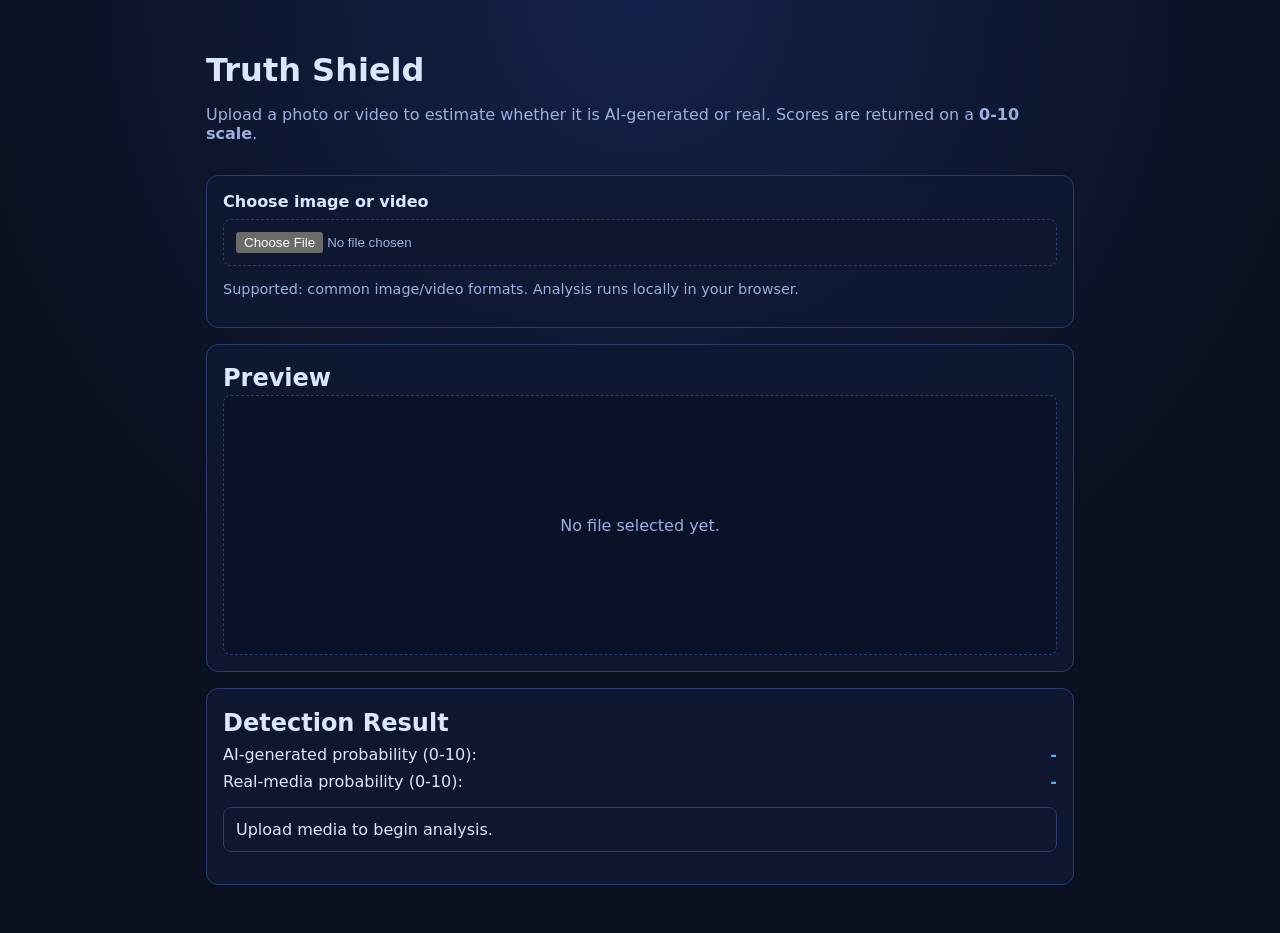
==== index.html @ 40c8a8e6 "Build Truth Shield media authenticity scoring prototype" ====
<!doctype html>
<html lang="en">
  <head>
    <meta charset="UTF-8" />
    <meta name="viewport" content="width=device-width, initial-scale=1.0" />
    <title>Truth Shield | AI vs Real Media Detector</title>
    <link rel="stylesheet" href="styles.css" />
  </head>
  <body>
    <main class="app-shell">
      <header>
        <h1>Truth Shield</h1>
        <p>
          Upload a photo or video to estimate whether it is AI-generated or real.
          Scores are returned on a <strong>0-10 scale</strong>.
        </p>
      </header>

      <section class="panel uploader-panel">
        <label for="mediaInput" class="upload-label">Choose image or video</label>
        <input id="mediaInput" type="file" accept="image/*,video/*" />
        <p class="helper-text">
          Supported: common image/video formats. Analysis runs locally in your browser.
        </p>
      </section>

      <section class="panel preview-panel">
        <h2>Preview</h2>
        <div id="previewContainer" class="preview-container">
          <p class="placeholder">No file selected yet.</p>
        </div>
      </section>

      <section class="panel result-panel">
        <h2>Detection Result</h2>
        <div class="score-row">
          <span class="score-label">AI-generated probability (0-10):</span>
          <span id="aiScore" class="score-value">-</span>
        </div>
        <div class="score-row">
          <span class="score-label">Real-media probability (0-10):</span>
          <span id="realScore" class="score-value">-</span>
        </div>
        <div id="verdict" class="verdict">Upload media to begin analysis.</div>
        <ul id="signalList" class="signal-list"></ul>
      </section>
    </main>

    <script src="app.js"></script>
  </body>
</html>
---- styles.css ----
:root {
  color-scheme: dark;
  --bg: #0b1020;
  --panel: #101a34;
  --panel-border: #2a3d70;
  --text: #dbe6ff;
  --muted: #9ab0df;
  --accent: #4cb3ff;
  --danger: #ff7a7a;
  --success: #67e8a6;
}

* {
  box-sizing: border-box;
}

body {
  margin: 0;
  font-family: Inter, system-ui, -apple-system, Segoe UI, Roboto, sans-serif;
  background: radial-gradient(circle at top, #142249 0%, var(--bg) 60%);
  color: var(--text);
}

.app-shell {
  max-width: 900px;
  margin: 2rem auto;
  padding: 1rem;
  display: grid;
  gap: 1rem;
}

h1,
h2 {
  margin: 0.2rem 0;
}

p {
  color: var(--muted);
}

.panel {
  border: 1px solid var(--panel-border);
  background: rgba(16, 26, 52, 0.8);
  backdrop-filter: blur(4px);
  border-radius: 12px;
  padding: 1rem;
}

.upload-label {
  display: inline-block;
  margin-bottom: 0.5rem;
  font-weight: 600;
}

input[type='file'] {
  width: 100%;
  padding: 0.75rem;
  border-radius: 8px;
  border: 1px dashed var(--panel-border);
  background: #0f1730;
  color: var(--muted);
}

.helper-text {
  font-size: 0.9rem;
}

.preview-container {
  min-height: 260px;
  display: grid;
  place-items: center;
  border: 1px dashed var(--panel-border);
  border-radius: 8px;
  overflow: hidden;
  background: #0a1227;
}

.preview-container img,
.preview-container video {
  max-width: 100%;
  max-height: 420px;
}

.placeholder {
  color: var(--muted);
}

.score-row {
  display: flex;
  justify-content: space-between;
  margin: 0.5rem 0;
}

.score-value {
  font-weight: 700;
  color: var(--accent);
}

.verdict {
  margin-top: 1rem;
  padding: 0.75rem;
  border-radius: 8px;
  border: 1px solid var(--panel-border);
}

.verdict.ai-likely {
  border-color: rgba(255, 122, 122, 0.5);
  color: var(--danger);
}

.verdict.real-likely {
  border-color: rgba(103, 232, 166, 0.5);
  color: var(--success);
}

.signal-list {
  margin-top: 0.75rem;
  padding-left: 1.1rem;
  color: var(--muted);
}
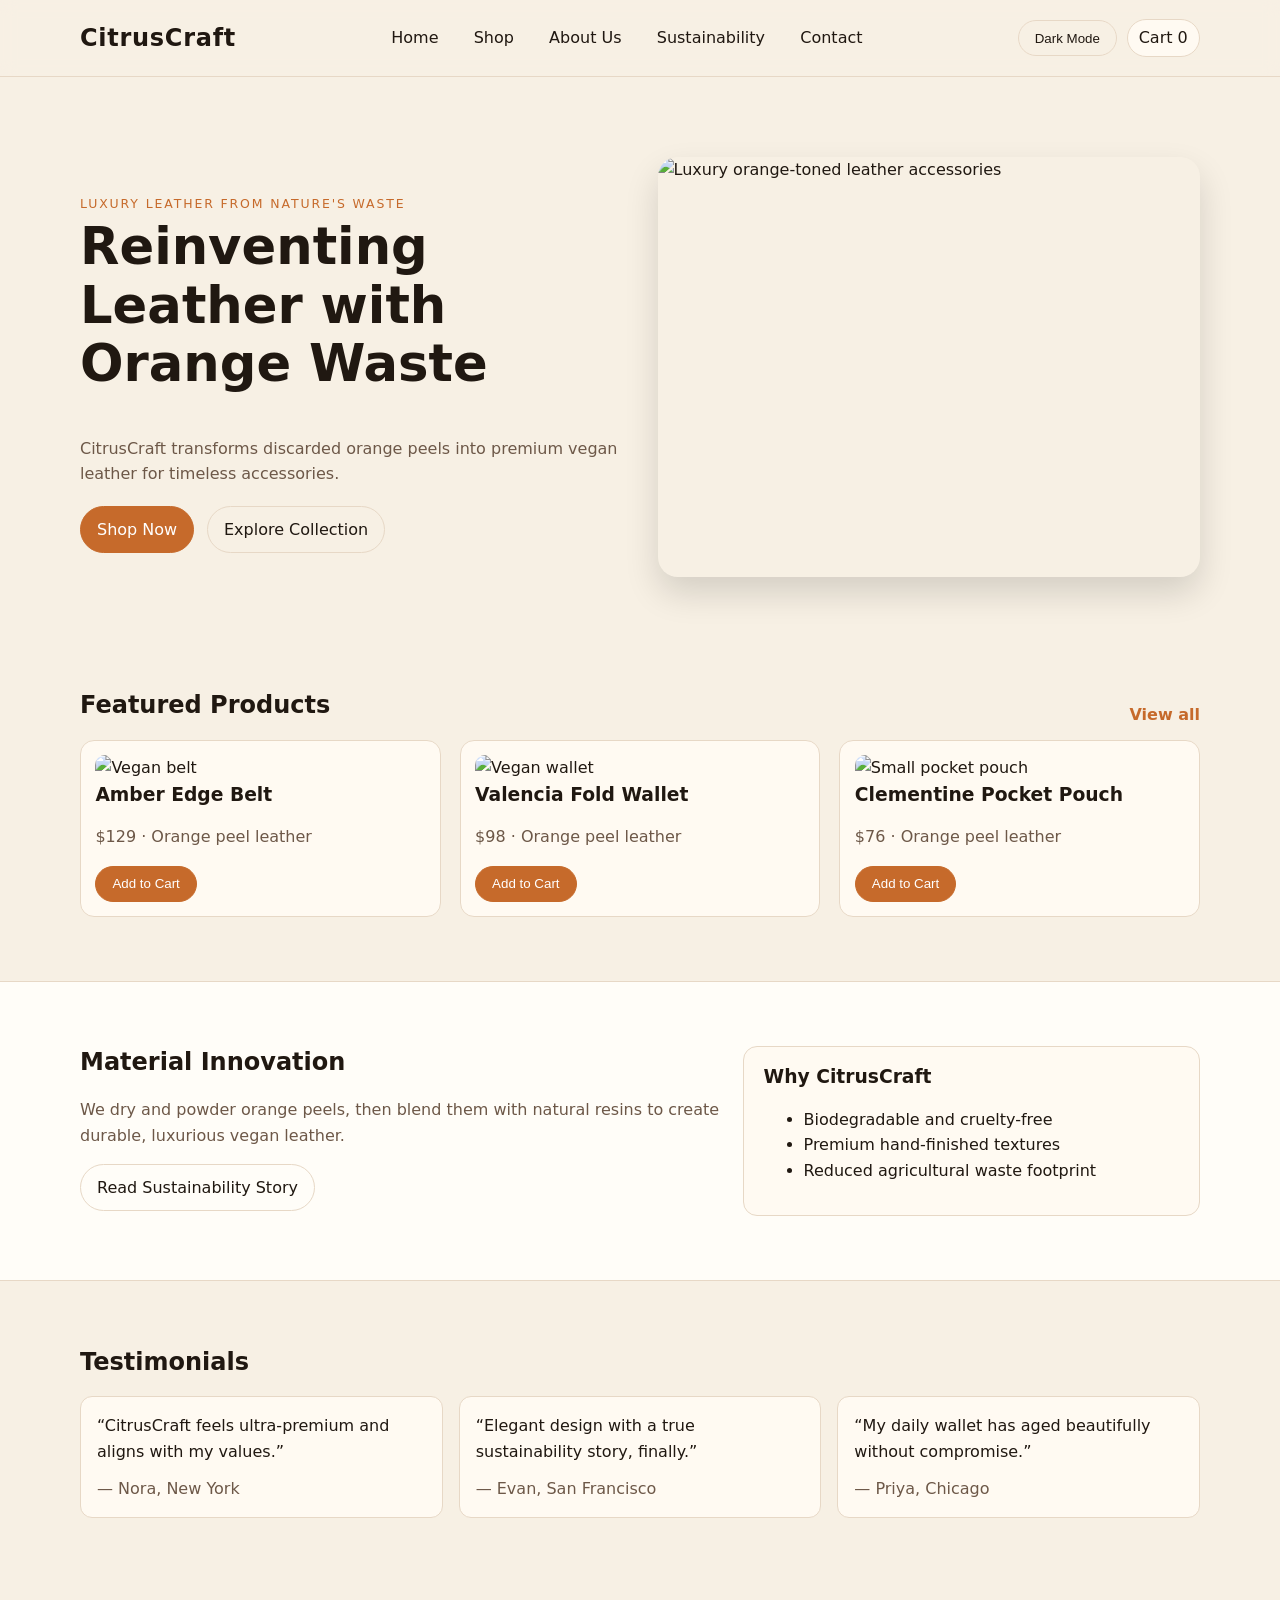
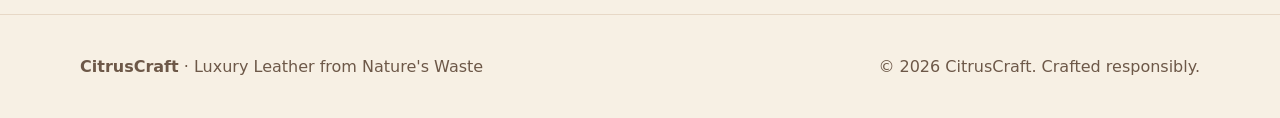
==== commit f8cdbc6f: "Add file capturing previous PR details and diff summary" ====
--- a/index.html
+++ b/index.html
@@ -1,50 +1,132 @@
 <!doctype html>
-<html lang="en">
+<html lang="en" data-theme="light">
   <head>
     <meta charset="UTF-8" />
     <meta name="viewport" content="width=device-width, initial-scale=1.0" />
-    <title>Truth Shield | AI vs Real Media Detector</title>
+    <title>CitrusCraft | Luxury Leather from Nature's Waste</title>
     <link rel="stylesheet" href="styles.css" />
   </head>
   <body>
-    <main class="app-shell">
-      <header>
-        <h1>Truth Shield</h1>
-        <p>
-          Upload a photo or video to estimate whether it is AI-generated or real.
-          Scores are returned on a <strong>0-10 scale</strong>.
-        </p>
-      </header>
+    <header class="site-header">
+      <nav class="navbar container">
+        <a class="logo" href="index.html">CitrusCraft</a>
+        <button class="nav-toggle" aria-label="Toggle menu">☰</button>
+        <ul class="nav-links">
+          <li><a href="index.html">Home</a></li>
+          <li><a href="shop.html">Shop</a></li>
+          <li><a href="about.html">About Us</a></li>
+          <li><a href="sustainability.html">Sustainability</a></li>
+          <li><a href="contact.html">Contact</a></li>
+        </ul>
+        <div class="nav-actions">
+          <button id="themeToggle" class="btn btn-ghost" type="button">Dark Mode</button>
+          <a href="shop.html#collection" class="cart-pill">Cart <span id="cartCount">0</span></a>
+        </div>
+      </nav>
+    </header>
 
-      <section class="panel uploader-panel">
-        <label for="mediaInput" class="upload-label">Choose image or video</label>
-        <input id="mediaInput" type="file" accept="image/*,video/*" />
-        <p class="helper-text">
-          Supported: common image/video formats. Analysis runs locally in your browser.
-        </p>
-      </section>
-
-      <section class="panel preview-panel">
-        <h2>Preview</h2>
-        <div id="previewContainer" class="preview-container">
-          <p class="placeholder">No file selected yet.</p>
+    <main>
+      <section class="hero">
+        <div class="container hero-grid">
+          <div>
+            <p class="eyebrow">Luxury Leather from Nature's Waste</p>
+            <h1>Reinventing Leather with Orange Waste</h1>
+            <p>
+              CitrusCraft transforms discarded orange peels into premium vegan leather for timeless
+              accessories.
+            </p>
+            <div class="hero-ctas">
+              <a href="shop.html" class="btn">Shop Now</a>
+              <a href="shop.html#collection" class="btn btn-ghost">Explore Collection</a>
+            </div>
+          </div>
+          <img
+            src="https://images.unsplash.com/photo-1594223274512-ad4803739b7c?auto=format&fit=crop&w=1200&q=80"
+            alt="Luxury orange-toned leather accessories"
+            class="hero-image"
+          />
         </div>
       </section>
 
-      <section class="panel result-panel">
-        <h2>Detection Result</h2>
-        <div class="score-row">
-          <span class="score-label">AI-generated probability (0-10):</span>
-          <span id="aiScore" class="score-value">-</span>
+      <section class="section container" id="featured">
+        <div class="section-head">
+          <h2>Featured Products</h2>
+          <a href="shop.html" class="text-link">View all</a>
         </div>
-        <div class="score-row">
-          <span class="score-label">Real-media probability (0-10):</span>
-          <span id="realScore" class="score-value">-</span>
+        <div class="product-grid">
+          <article class="product-card animate-up">
+            <img src="https://images.unsplash.com/photo-1627123424574-724758594e93?auto=format&fit=crop&w=900&q=80" alt="Vegan belt" />
+            <div>
+              <h3>Amber Edge Belt</h3>
+              <p>$129 · Orange peel leather</p>
+              <button class="btn add-to-cart" data-product="Amber Edge Belt" data-price="129">Add to Cart</button>
+            </div>
+          </article>
+          <article class="product-card animate-up">
+            <img src="https://images.unsplash.com/photo-1614179689702-355944cd0918?auto=format&fit=crop&w=900&q=80" alt="Vegan wallet" />
+            <div>
+              <h3>Valencia Fold Wallet</h3>
+              <p>$98 · Orange peel leather</p>
+              <button class="btn add-to-cart" data-product="Valencia Fold Wallet" data-price="98">Add to Cart</button>
+            </div>
+          </article>
+          <article class="product-card animate-up">
+            <img src="https://images.unsplash.com/photo-1590874103328-eac38a683ce7?auto=format&fit=crop&w=900&q=80" alt="Small pocket pouch" />
+            <div>
+              <h3>Clementine Pocket Pouch</h3>
+              <p>$76 · Orange peel leather</p>
+              <button class="btn add-to-cart" data-product="Clementine Pocket Pouch" data-price="76">Add to Cart</button>
+            </div>
+          </article>
         </div>
-        <div id="verdict" class="verdict">Upload media to begin analysis.</div>
-        <ul id="signalList" class="signal-list"></ul>
+      </section>
+
+      <section class="section alt">
+        <div class="container two-col">
+          <div>
+            <h2>Material Innovation</h2>
+            <p>
+              We dry and powder orange peels, then blend them with natural resins to create durable,
+              luxurious vegan leather.
+            </p>
+            <a class="btn btn-ghost" href="sustainability.html">Read Sustainability Story</a>
+          </div>
+          <div class="stat-card">
+            <h3>Why CitrusCraft</h3>
+            <ul>
+              <li>Biodegradable and cruelty-free</li>
+              <li>Premium hand-finished textures</li>
+              <li>Reduced agricultural waste footprint</li>
+            </ul>
+          </div>
+        </div>
+      </section>
+
+      <section class="section container">
+        <h2>Testimonials</h2>
+        <div class="testimonial-grid">
+          <blockquote>
+            “CitrusCraft feels ultra-premium and aligns with my values.”
+            <cite>— Nora, New York</cite>
+          </blockquote>
+          <blockquote>
+            “Elegant design with a true sustainability story, finally.”
+            <cite>— Evan, San Francisco</cite>
+          </blockquote>
+          <blockquote>
+            “My daily wallet has aged beautifully without compromise.”
+            <cite>— Priya, Chicago</cite>
+          </blockquote>
+        </div>
       </section>
     </main>
+
+    <footer class="site-footer">
+      <div class="container footer-grid">
+        <p><strong>CitrusCraft</strong> · Luxury Leather from Nature's Waste</p>
+        <p>© 2026 CitrusCraft. Crafted responsibly.</p>
+      </div>
+    </footer>
 
     <script src="app.js"></script>
   </body>
--- a/styles.css
+++ b/styles.css
@@ -1,120 +1,136 @@
+/* CitrusCraft design system */
 :root {
-  color-scheme: dark;
-  --bg: #0b1020;
-  --panel: #101a34;
-  --panel-border: #2a3d70;
-  --text: #dbe6ff;
-  --muted: #9ab0df;
-  --accent: #4cb3ff;
-  --danger: #ff7a7a;
-  --success: #67e8a6;
+  --bg: #f7f0e4;
+  --surface: #fffdf8;
+  --text: #201811;
+  --muted: #6d5848;
+  --primary: #c66a2b;
+  --primary-dark: #9e4f1d;
+  --border: #e7d8c6;
+  --card: #fffaf2;
 }
 
-* {
-  box-sizing: border-box;
+[data-theme='dark'] {
+  --bg: #13100e;
+  --surface: #1c1714;
+  --text: #f3ede6;
+  --muted: #c9b7a7;
+  --primary: #e0863e;
+  --primary-dark: #be672a;
+  --border: #30271f;
+  --card: #241e19;
 }
 
+* { box-sizing: border-box; }
+html { scroll-behavior: smooth; }
 body {
   margin: 0;
   font-family: Inter, system-ui, -apple-system, Segoe UI, Roboto, sans-serif;
-  background: radial-gradient(circle at top, #142249 0%, var(--bg) 60%);
+  background: var(--bg);
   color: var(--text);
+  line-height: 1.6;
 }
 
-.app-shell {
-  max-width: 900px;
-  margin: 2rem auto;
-  padding: 1rem;
-  display: grid;
-  gap: 1rem;
+.container { width: min(1120px, 92%); margin: 0 auto; }
+.section { padding: 4rem 0; }
+.lead, p { color: var(--muted); }
+
+.site-header {
+  position: sticky;
+  top: 0;
+  z-index: 20;
+  backdrop-filter: blur(8px);
+  border-bottom: 1px solid var(--border);
+  background: color-mix(in srgb, var(--bg), transparent 12%);
 }
 
-h1,
-h2 {
-  margin: 0.2rem 0;
+.navbar { display: flex; align-items: center; justify-content: space-between; gap: 1rem; min-height: 76px; }
+.logo { font-size: 1.5rem; font-weight: 800; letter-spacing: 0.03em; color: var(--text); text-decoration: none; }
+
+.nav-links { display: flex; gap: 1rem; list-style: none; padding: 0; margin: 0; }
+.nav-links a { text-decoration: none; color: var(--text); padding: 0.4rem 0.6rem; border-radius: 6px; }
+.nav-links a:hover, .nav-links a.active { background: var(--card); }
+
+.nav-actions { display: flex; align-items: center; gap: 0.6rem; }
+.nav-toggle { display: none; border: 1px solid var(--border); background: var(--surface); border-radius: 8px; padding: 0.45rem 0.6rem; }
+
+.btn {
+  display: inline-block;
+  border: 1px solid var(--primary);
+  background: var(--primary);
+  color: #fff;
+  padding: 0.6rem 1rem;
+  border-radius: 999px;
+  text-decoration: none;
+  cursor: pointer;
+  transition: transform 0.25s, background 0.25s;
+}
+.btn:hover { transform: translateY(-2px); background: var(--primary-dark); }
+.btn-ghost { background: transparent; color: var(--text); border-color: var(--border); }
+.btn-ghost:hover { background: var(--card); }
+
+.hero { padding: 5rem 0 3rem; }
+.hero-grid { display: grid; grid-template-columns: repeat(2, minmax(0, 1fr)); gap: 2.2rem; align-items: center; }
+.hero-image { width: 100%; border-radius: 20px; object-fit: cover; min-height: 420px; box-shadow: 0 16px 34px rgba(0,0,0,0.14); }
+.eyebrow { text-transform: uppercase; letter-spacing: 0.15em; font-size: 0.78rem; color: var(--primary); margin-bottom: 0.2rem; }
+h1, h2, h3 { line-height: 1.15; margin-top: 0.2rem; }
+h1 { font-size: clamp(2rem, 4vw, 3.5rem); }
+.hero-ctas { margin-top: 1.2rem; display: flex; gap: 0.8rem; }
+
+.section-head { display: flex; justify-content: space-between; align-items: center; }
+.text-link { color: var(--primary); text-decoration: none; font-weight: 600; }
+
+.product-grid { display: grid; gap: 1.2rem; grid-template-columns: repeat(auto-fit, minmax(240px, 1fr)); }
+.product-card {
+  background: var(--card);
+  border: 1px solid var(--border);
+  border-radius: 14px;
+  overflow: hidden;
+  padding: 0.9rem;
+  transition: transform 0.3s, box-shadow 0.3s;
+}
+.product-card:hover { transform: translateY(-6px); box-shadow: 0 14px 24px rgba(0,0,0,0.12); }
+.product-card img { width: 100%; height: 220px; object-fit: cover; border-radius: 10px; }
+.card-actions { display: flex; align-items: center; justify-content: space-between; gap: 0.6rem; }
+
+.animate-up { animation: floatIn 0.7s ease both; }
+@keyframes floatIn {
+  from { opacity: 0; transform: translateY(18px); }
+  to { opacity: 1; transform: translateY(0); }
 }
 
-p {
-  color: var(--muted);
+.alt { background: var(--surface); border-top: 1px solid var(--border); border-bottom: 1px solid var(--border); }
+.two-col { display: grid; grid-template-columns: 1.4fr 1fr; gap: 1.5rem; }
+.stat-card { background: var(--card); border: 1px solid var(--border); border-radius: 14px; padding: 1rem 1.2rem; }
+
+.testimonial-grid { display: grid; grid-template-columns: repeat(auto-fit, minmax(210px, 1fr)); gap: 1rem; }
+blockquote { margin: 0; background: var(--card); border: 1px solid var(--border); border-radius: 12px; padding: 1rem; }
+cite { display: block; margin-top: 0.7rem; color: var(--muted); font-style: normal; }
+
+.product-detail { display: grid; grid-template-columns: 1.1fr 1fr; gap: 1.6rem; align-items: center; }
+.product-detail img { width: 100%; border-radius: 16px; min-height: 420px; object-fit: cover; }
+.price { font-size: 1.4rem; color: var(--primary); font-weight: 700; }
+
+.prose { max-width: 760px; }
+.contact-form { max-width: 620px; display: grid; gap: 0.8rem; }
+.contact-form input, .contact-form textarea {
+  width: 100%; padding: 0.7rem; border: 1px solid var(--border); border-radius: 10px;
+  background: var(--surface); color: var(--text);
 }
 
-.panel {
-  border: 1px solid var(--panel-border);
-  background: rgba(16, 26, 52, 0.8);
-  backdrop-filter: blur(4px);
-  border-radius: 12px;
-  padding: 1rem;
+.cart-pill { border: 1px solid var(--border); border-radius: 999px; padding: 0.35rem 0.7rem; background: var(--card); text-decoration: none; color: var(--text); }
+
+.site-footer { border-top: 1px solid var(--border); padding: 1.4rem 0; margin-top: 2rem; }
+.footer-grid { display: flex; justify-content: space-between; gap: 0.8rem; flex-wrap: wrap; }
+
+@media (max-width: 880px) {
+  .hero-grid, .product-detail, .two-col { grid-template-columns: 1fr; }
+  .hero-image, .product-detail img { min-height: 280px; }
+  .nav-toggle { display: inline-block; }
+  .nav-links {
+    position: absolute; left: 4%; right: 4%; top: 72px; background: var(--surface);
+    border: 1px solid var(--border); border-radius: 12px; padding: 0.8rem;
+    flex-direction: column; display: none;
+  }
+  .nav-links.open { display: flex; }
 }
-
-.upload-label {
-  display: inline-block;
-  margin-bottom: 0.5rem;
-  font-weight: 600;
-}
-
-input[type='file'] {
-  width: 100%;
-  padding: 0.75rem;
-  border-radius: 8px;
-  border: 1px dashed var(--panel-border);
-  background: #0f1730;
-  color: var(--muted);
-}
-
-.helper-text {
-  font-size: 0.9rem;
-}
-
-.preview-container {
-  min-height: 260px;
-  display: grid;
-  place-items: center;
-  border: 1px dashed var(--panel-border);
-  border-radius: 8px;
-  overflow: hidden;
-  background: #0a1227;
-}
-
-.preview-container img,
-.preview-container video {
-  max-width: 100%;
-  max-height: 420px;
-}
-
-.placeholder {
-  color: var(--muted);
-}
-
-.score-row {
-  display: flex;
-  justify-content: space-between;
-  margin: 0.5rem 0;
-}
-
-.score-value {
-  font-weight: 700;
-  color: var(--accent);
-}
-
-.verdict {
-  margin-top: 1rem;
-  padding: 0.75rem;
-  border-radius: 8px;
-  border: 1px solid var(--panel-border);
-}
-
-.verdict.ai-likely {
-  border-color: rgba(255, 122, 122, 0.5);
-  color: var(--danger);
-}
-
-.verdict.real-likely {
-  border-color: rgba(103, 232, 166, 0.5);
-  color: var(--success);
-}
-
-.signal-list {
-  margin-top: 0.75rem;
-  padding-left: 1.1rem;
-  color: var(--muted);
-}
